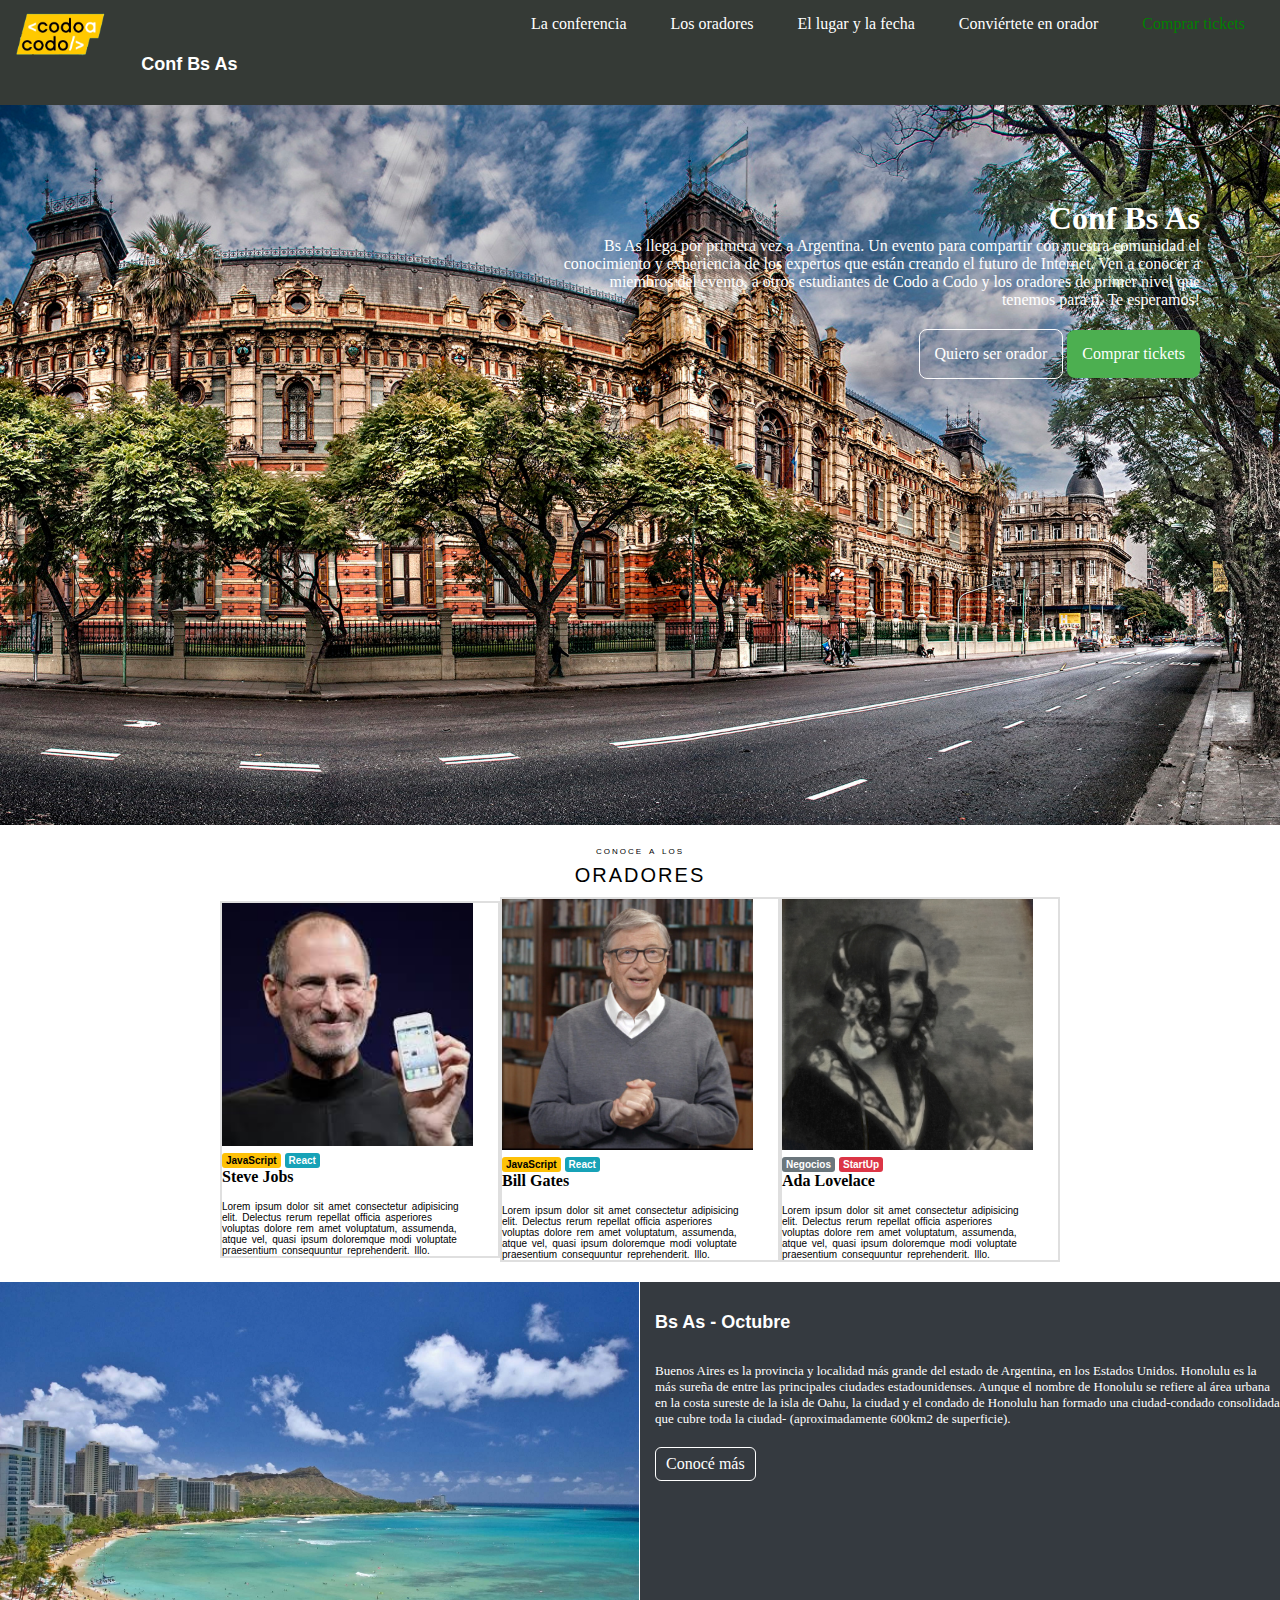
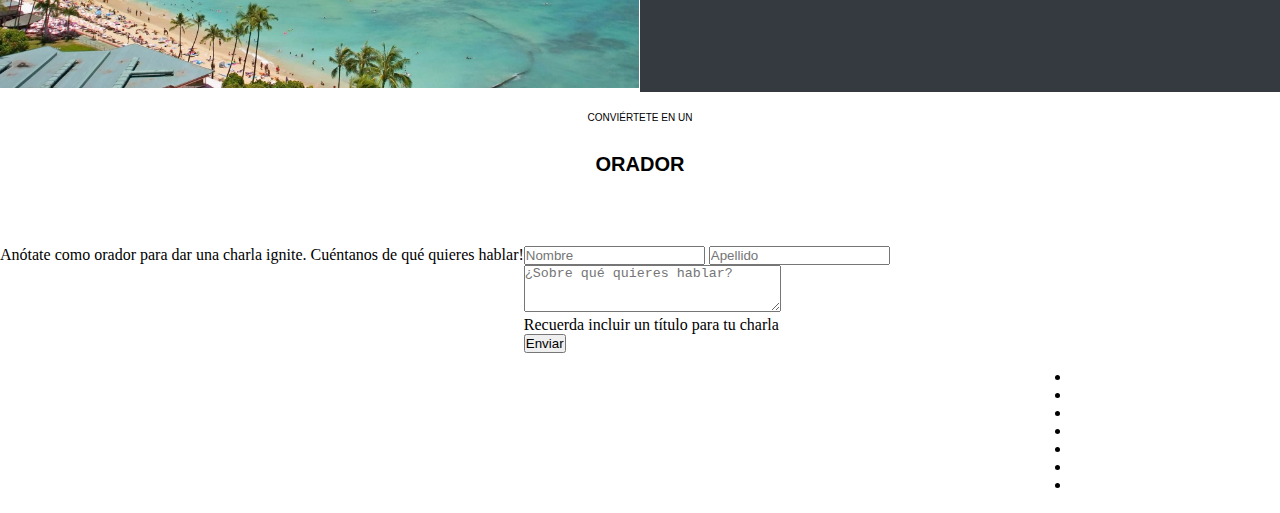
==== index.html @ 564e76cc "mock formulario footer" ====
<!DOCTYPE html>
<html lang="en">
<head>
    <meta charset="UTF-8">
    <meta http-equiv="X-UA-Compatible" content="IE=edge">
    <meta name="viewport" content="width=device-width, initial-scale=1.0">
    <link rel="stylesheet" href="css/style.css">
    <title>Codo a Codo</title>
</head>
<body>
    <header>
        <div class="logo">
            <img class="img-logo" src="assets/images/codoacodo.png" alt="logo">
            <h2>Conf Bs As</h2>
        </div>
        <nav>
            <a href="/conferencia/">La conferencia</a> 
            <a href="/oradores/">Los oradores</a> 
            <a href="/lugarYfecha/">El lugar y la fecha</a> 
            <a href="/orador/">Conviértete en orador</a>
            <a class="comprar-ticket" href="/comprar/">Comprar tickets</a>
        </nav> 
    </header>
    <main>
         <img class="img-main" src="assets/images/hawaii.jpg" alt="main-logo">
         <div class="card-float">
            <h1>Conf Bs As</h1>
            <p>
                Bs As llega por primera vez a Argentina. Un evento para compartir con nuestra comunidad el 
                conocimiento y experiencia de los expertos que están creando el futuro de Internet. Ven a conocer 
                a miembros del evento, a otros estudiantes de Codo a Codo y los oradores de primer nivel que tenemos 
                para ti. Te esperamos!
            </p>
            <div class="container-buttons">
                <a class="button-orador" href="">Quiero ser orador</a>
                <a class="button-compra" href="">Comprar tickets</a>
            </div>
         </div>    
    </main>
    <div class="titulo-cards">
        <p class="titulo-cards-1">CONOCE A LOS</p>
        <p class="titulo-cards-2">ORADORES</p>
    </div>
    <div class="flex-container-card">
        <div class="card">
            <img src="assets/images/steve.jpg" alt="Avatar" style="width:100%">
            <div class="container-card">
                <a class="card-JS" href="JavaScript">JavaScript</a>
                <a class="card-RA" href="React">React</a>
                <h4><b>Steve Jobs</b></h4>
                <p>
                    Lorem ipsum dolor sit amet consectetur adipisicing elit. Delectus rerum repellat 
                    officia asperiores voluptas dolore rem amet voluptatum, assumenda, atque vel, quasi 
                    ipsum doloremque modi voluptate praesentium consequuntur reprehenderit. Illo.
                </p>
            </div>
          </div> 

          <div class="card">
            <img src="assets/images/bill.jpg" alt="Avatar" style="width:100%">
            <div class="container-card">
                <a class="card-JS" href="JavaScript">JavaScript</a>
                <a class="card-RA" href="React">React</a>
                <h4><b>Bill Gates</b></h4>
                <p>
                    Lorem ipsum dolor sit amet consectetur adipisicing elit. Delectus rerum repellat 
                    officia asperiores voluptas dolore rem amet voluptatum, assumenda, atque vel, quasi 
                    ipsum doloremque modi voluptate praesentium consequuntur reprehenderit. Illo.
                </p>
            </div>
          </div> 

          <div class="card">
            <img src="assets/images/ada.jpeg" alt="Avatar" style="width:100%">
            <div class="container-card">
                <a class="card-NG" href="Negocios">Negocios</a>
                <a class="card-SU" href="StartUp">StartUp</a>
                <h4><b>Ada Lovelace</b></h4>
                <p>
                    Lorem ipsum dolor sit amet consectetur adipisicing elit. Delectus rerum repellat 
                    officia asperiores voluptas dolore rem amet voluptatum, assumenda, atque vel, quasi 
                    ipsum doloremque modi voluptate praesentium consequuntur reprehenderit. Illo.
                </p>
                
            </div>
          </div> 
    </div>

    <div class="container">
        <div class="image-hon">
            <img src="assets/images/honolulu.jpg" alt="honolulu">
        </div>
        <div class="text">
            <h2>Bs As - Octubre</h2>
            <p>Buenos Aires es la provincia y localidad más grande del estado de Argentina, en los Estados
                Unidos. Honolulu es la más sureña de entre las principales ciudades estadounidenses. Aunque
                el nombre de Honolulu se refiere al área urbana en la costa sureste de la isla de Oahu, la
                ciudad y el condado de Honolulu han formado una ciudad-condado consolidada que cubre toda la ciudad-
                (aproximadamente 600km2 de superficie).
            </p>
            <div class="container-conoceMas"><a class="button-conoceMas" href="">Conocé más</a></div>
        </div>
    </div>

    <div class="titulo-orador">
        <h4 class="titulo-orador-1">CONVIÉRTETE EN UN</h4>
        <h2 class="titulo-orador-2">ORADOR</h2>
    </div>

    <div class="orador container">
        <p class="contacto-mensaje1">Anótate como orador para dar una charla ignite. Cuéntanos de qué quieres hablar!
        </p>
        <div class="row m-0 p-0">
            <form class="p-0">

                <input type="text" class="contacto-nombre" placeholder="Nombre">
                <input type="text" class="contacto-apellido" placeholder="Apellido"><br>
                <textarea name="" id="" class="contacto-texto" cols="30" rows="3" placeholder="¿Sobre qué quieres hablar?"></textarea>
                <p class="contacto-mensaje2">Recuerda incluir un título para tu charla</p>
                <input type="submit" class="contacto-boton" value="Enviar">
            </form>
        </div>
    </div>

    <div class="footer">
        <nav>
            <ul>
                <li><a class="item1" href="#">Preguntas frecuentes</a></li>
                <li><a href="#">Contáctanos</a></li>
                <li><a href="#">Prensa</a></li>
                <li><a href="#">Conferecias</a></li>
                <li><a class="item1" href="#">Términos y condiciones</a></li>
                <li><a href="#">Privacidad</a></li>
                <li><a href="#">Estudiantes</a></li>
            </ul>
        </nav>
    </div>
</body>
</html>
---- css/style.css ----
*{
    margin: 0;
    padding: 0;
    box-sizing: border-box;
}

header{
    background: rgb(53,58,54);
    width: 100%;
}

.img-logo{
    height: 70px;
    text-align: center;
}

.comprar-ticket{
    color: green;
}

h2{
    display: inline-block;
    font-size: 18px;
    font-family: Arial, Helvetica, sans-serif;
    margin: 15px 0;
    padding: 15px;
}

.logo{
    display: inline-block;
    color: white;
}

nav{
    float: right;
    padding: 15px;
}

a{
    color: white;
    text-decoration: none;
    padding: 20px;
}

.img-main{
    width: 100%;
    overflow: hidden;
    position: relative;
}

.card-float{
    position: absolute;
    right: 80px;
    top: 200px;
    width: 50%;
    color: white;
    font-weight: 300;
    text-align: right;
}
.container-buttons {
    padding: 20px 0;
  }


.button-compra {
    background-color: #4CAF50;
    border: none;
    color: white;
    padding: 15px 15px;
    text-align: center;
    text-decoration: none;
    display: inline-block;
    font-size: 16px;
    border-radius: 8px;
}

.button-orador {
    border: 1px solid;
    color: white;
    padding: 15px 15px;
    text-align: center;
    text-decoration: none;
    display: inline-block;
    font-size: 16px;
    border-radius: 8px;
}

.flex-container-card {
    display: flex;
    align-items: center;
    justify-content: center;
  }

.titulo-cards {
    text-align: center;
    font-family: Arial, Helvetica, sans-serif;
    letter-spacing: 2px;
    word-spacing: 2px;
    padding: 10px;
    color: #000000;
    text-transform: uppercase;
}

.titulo-cards-1{
    font-size: 8px;
    font-weight: 400;
    padding: 8px;
}

.titulo-cards-2{
    font-size: 20px;
    font-weight: 500;
}

.card {
    width: 280px;
    padding-right: 25px;
    border: 2px solid , rgb(223,223,223);
  }

.card h4 {
    padding-bottom: 15px;
}

.card p {
    font-family: Arial, Helvetica, sans-serif;
    font-size: 10px;
    word-spacing: 2px;
    color: hsl(0, 0%, 0%);
}

.card-JS{
    font-family: Arial, Helvetica, sans-serif;
    background-color: rgb(254, 193, 7);
    border: none;
    color: black;
    padding: 2px 4px;
    text-align: center;
    text-decoration: none;
    display: inline-block;
    font-size: 10px;
    border-radius: 3px;
    font-weight: 700;
}

.card-RA{
    font-family: Arial, Helvetica, sans-serif;
    background-color: rgb(23, 162, 183);
    border: none;
    color: white;
    padding: 2px 4px;
    text-align: center;
    text-decoration: none;
    display: inline-block;
    font-size: 10px;
    border-radius: 3px;
    font-weight: 700;
}

.card-NG{
    font-family: Arial, Helvetica, sans-serif;
    background-color: rgb(107, 118, 124);
    border: none;
    color: white;
    padding: 2px 4px;
    text-align: center;
    text-decoration: none;
    display: inline-block;
    font-size: 10px;
    border-radius: 3px;
    font-weight: 700;
}

.card-SU{
    font-family: Arial, Helvetica, sans-serif;
    background-color: rgb(220, 53, 70);
    border: none;
    color: white;
    padding: 2px 4px;
    text-align: center;
    text-decoration: none;
    display: inline-block;
    font-size: 10px;
    border-radius: 3px;
    font-weight: 700;
}

.container {
    display: flex;
    flex-direction: row;
    align-items: stretch;
    height: auto;
    padding-top: 20px;
  }
  
  .image-hon {
    flex: 0 0 50%;
  }
  
  .image-hon img {
    width: 100%;
    height: auto;
    padding-right: 1px;
  }
  
  .text {
    flex: 1;
    background-color: rgb(53,58,64);
    color: white;
    height: auto;
  }

  .text p {
    padding-left: 15px;
    font-size: 13px;
    font-weight: 100;
  }

  .container-conoceMas {
    padding: 20px 15px;
  }

  .button-conoceMas {
    border: 1px solid;
    color: white;
    text-align: center;
    text-decoration: none;
    display: inline-block;
    font-size: 16px;
    border-radius: 6px;
    padding: 7px 10px;
}

.titulo-orador {
    text-align: center;
    font-family: Arial, Helvetica, sans-serif;
    padding: 20px;
    color: #000000;
    text-transform: uppercase;
}

.titulo-orador-1{
    font-size: 10px;
    font-weight: 400;
}

.titulo-orador-2{
    font-size: 20px;
    font-weight: 700;
}
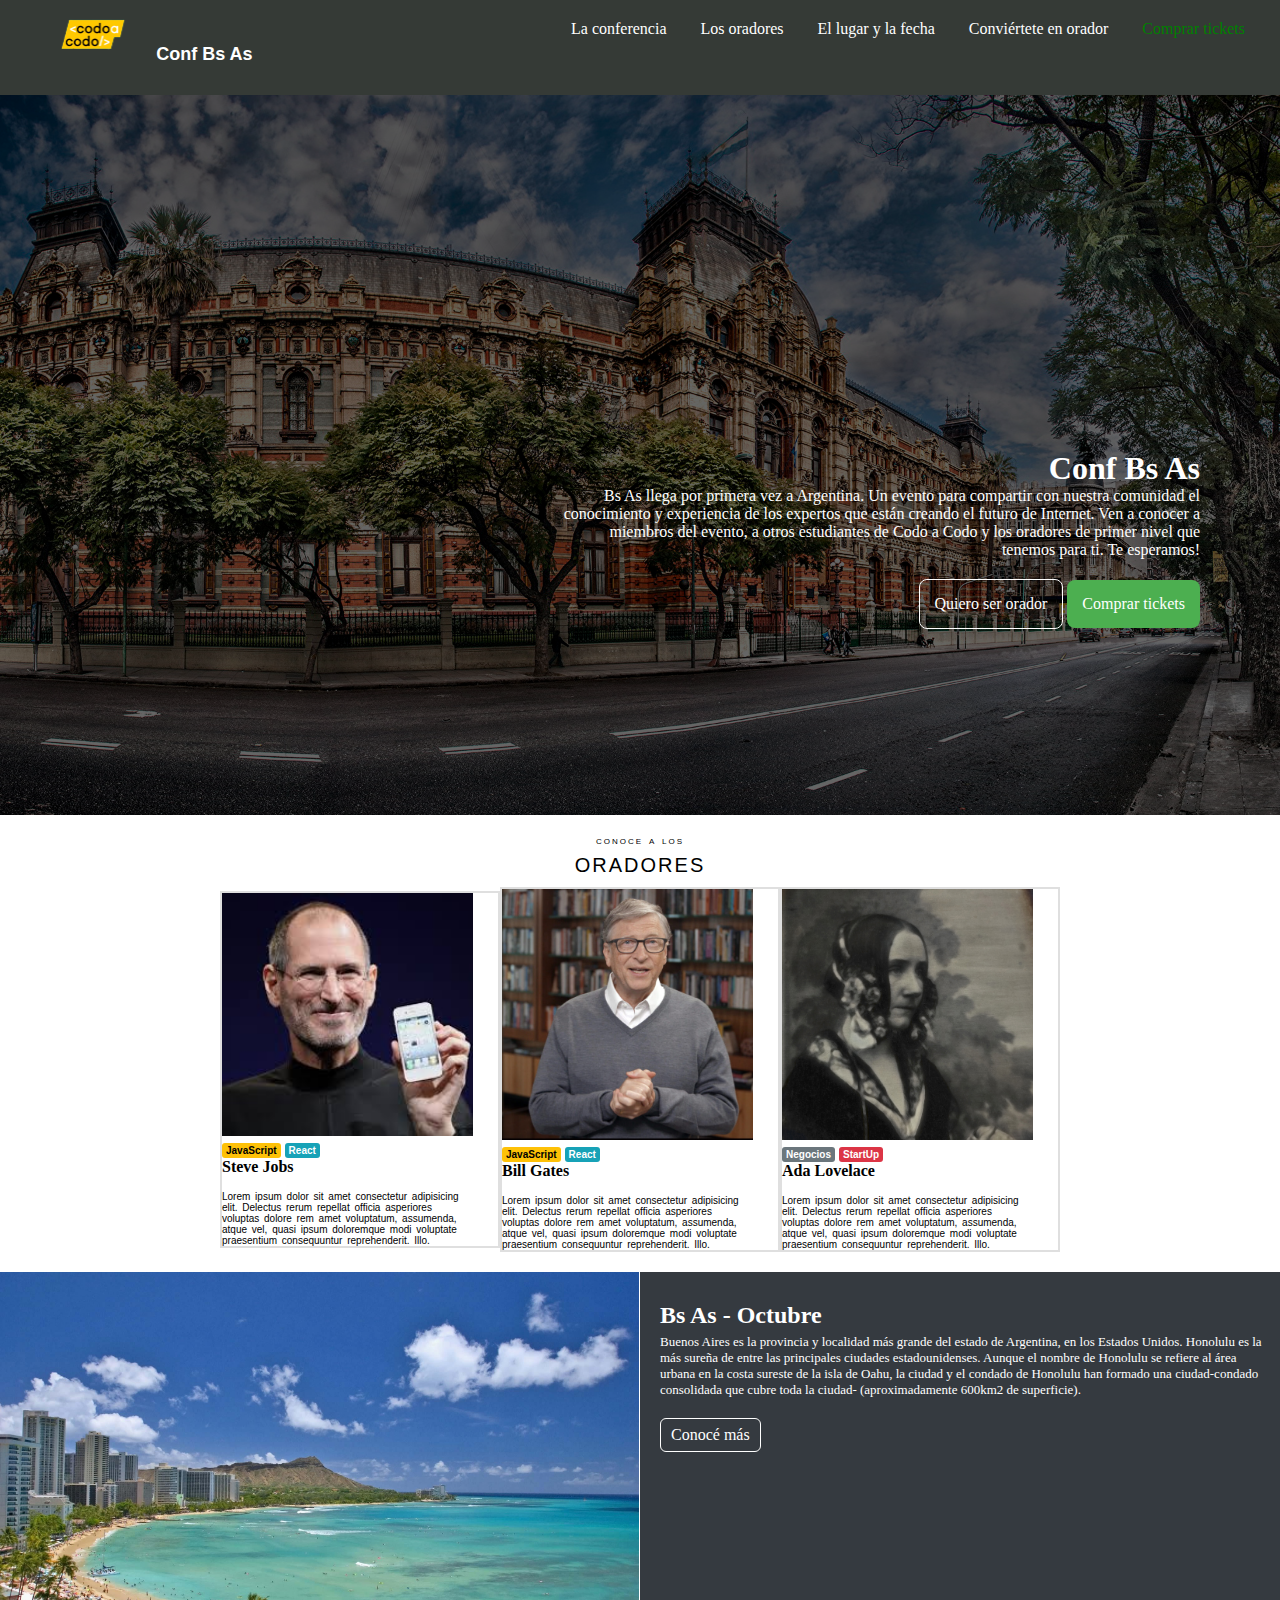
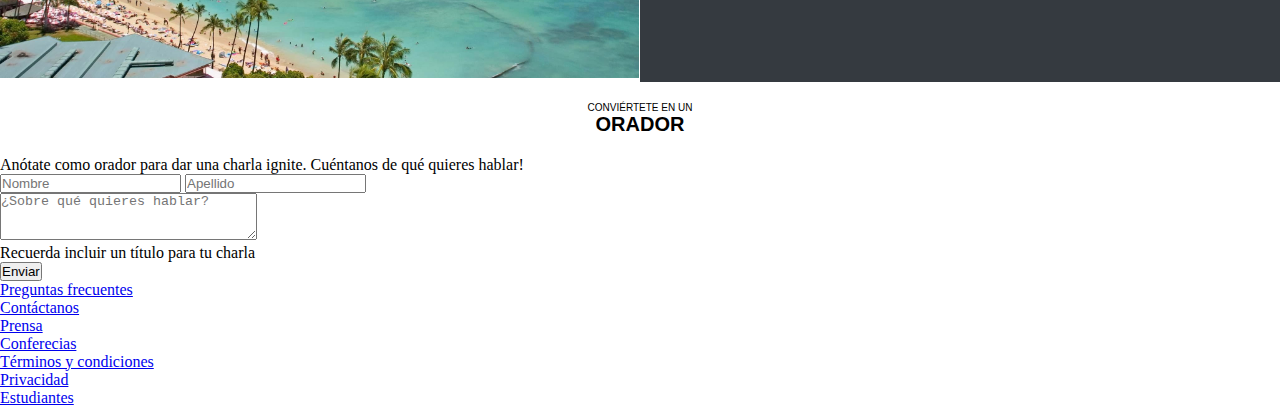
==== commit 051c2820: "minor fixes" ====
--- a/index.html
+++ b/index.html
@@ -107,22 +107,19 @@
         <h2 class="titulo-orador-2">ORADOR</h2>
     </div>
 
-    <div class="orador container">
+    <section class="formulario">
         <p class="contacto-mensaje1">Anótate como orador para dar una charla ignite. Cuéntanos de qué quieres hablar!
         </p>
-        <div class="row m-0 p-0">
-            <form class="p-0">
+        <form class="">
+            <input type="text" class="contacto-nombre" placeholder="Nombre">
+            <input type="text" class="contacto-apellido" placeholder="Apellido"><br>
+            <textarea name="" id="" class="contacto-texto" cols="30" rows="3" placeholder="¿Sobre qué quieres hablar?"></textarea>
+            <p class="contacto-mensaje2">Recuerda incluir un título para tu charla</p>
+            <input type="submit" class="contacto-boton" value="Enviar">
+            </form>
+    </section>
 
-                <input type="text" class="contacto-nombre" placeholder="Nombre">
-                <input type="text" class="contacto-apellido" placeholder="Apellido"><br>
-                <textarea name="" id="" class="contacto-texto" cols="30" rows="3" placeholder="¿Sobre qué quieres hablar?"></textarea>
-                <p class="contacto-mensaje2">Recuerda incluir un título para tu charla</p>
-                <input type="submit" class="contacto-boton" value="Enviar">
-            </form>
-        </div>
-    </div>
-
-    <div class="footer">
+    <footer>
         <nav>
             <ul>
                 <li><a class="item1" href="#">Preguntas frecuentes</a></li>
@@ -134,6 +131,6 @@
                 <li><a href="#">Estudiantes</a></li>
             </ul>
         </nav>
-    </div>
+    </footer>
 </body>
 </html>
--- a/css/style.css
+++ b/css/style.css
@@ -9,49 +9,52 @@
     width: 100%;
 }
 
-.img-logo{
-    height: 70px;
-    text-align: center;
-}
+.img-logo {
+    height: 50px;
+    text-align: center;
+ }
+ 
+.logo h2 {
+    display: inline-block;
+    font-size: 18px;
+    font-family: Arial, Helvetica, sans-serif;
+    margin: 15px 0;
+    padding: 15px;
+ }
 
 .comprar-ticket{
     color: green;
 }
 
-h2{
-    display: inline-block;
-    font-size: 18px;
-    font-family: Arial, Helvetica, sans-serif;
-    margin: 15px 0;
+.logo{
+    display: inline-block;
+    color: white;
+    padding-left: 50px;
+    padding-top: 10px;
+}
+
+header nav{
+    float: right;
+    padding: 20px;
+}
+
+header a{
+    color: white;
+    text-decoration: none;
     padding: 15px;
-}
-
-.logo{
-    display: inline-block;
-    color: white;
-}
-
-nav{
-    float: right;
-    padding: 15px;
-}
-
-a{
-    color: white;
-    text-decoration: none;
-    padding: 20px;
 }
 
 .img-main{
     width: 100%;
     overflow: hidden;
     position: relative;
+    filter: brightness(40%);
 }
 
 .card-float{
     position: absolute;
     right: 80px;
-    top: 200px;
+    top: 450px;
     width: 50%;
     color: white;
     font-weight: 300;
@@ -208,16 +211,19 @@
     background-color: rgb(53,58,64);
     color: white;
     height: auto;
+    padding-top: 30px;
+    padding-left: 20px;
+    padding-right: 5px;
   }
 
   .text p {
-    padding-left: 15px;
     font-size: 13px;
     font-weight: 100;
+    padding-top: 5px;
   }
 
   .container-conoceMas {
-    padding: 20px 15px;
+    padding-top: 20px;
   }
 
   .button-conoceMas {
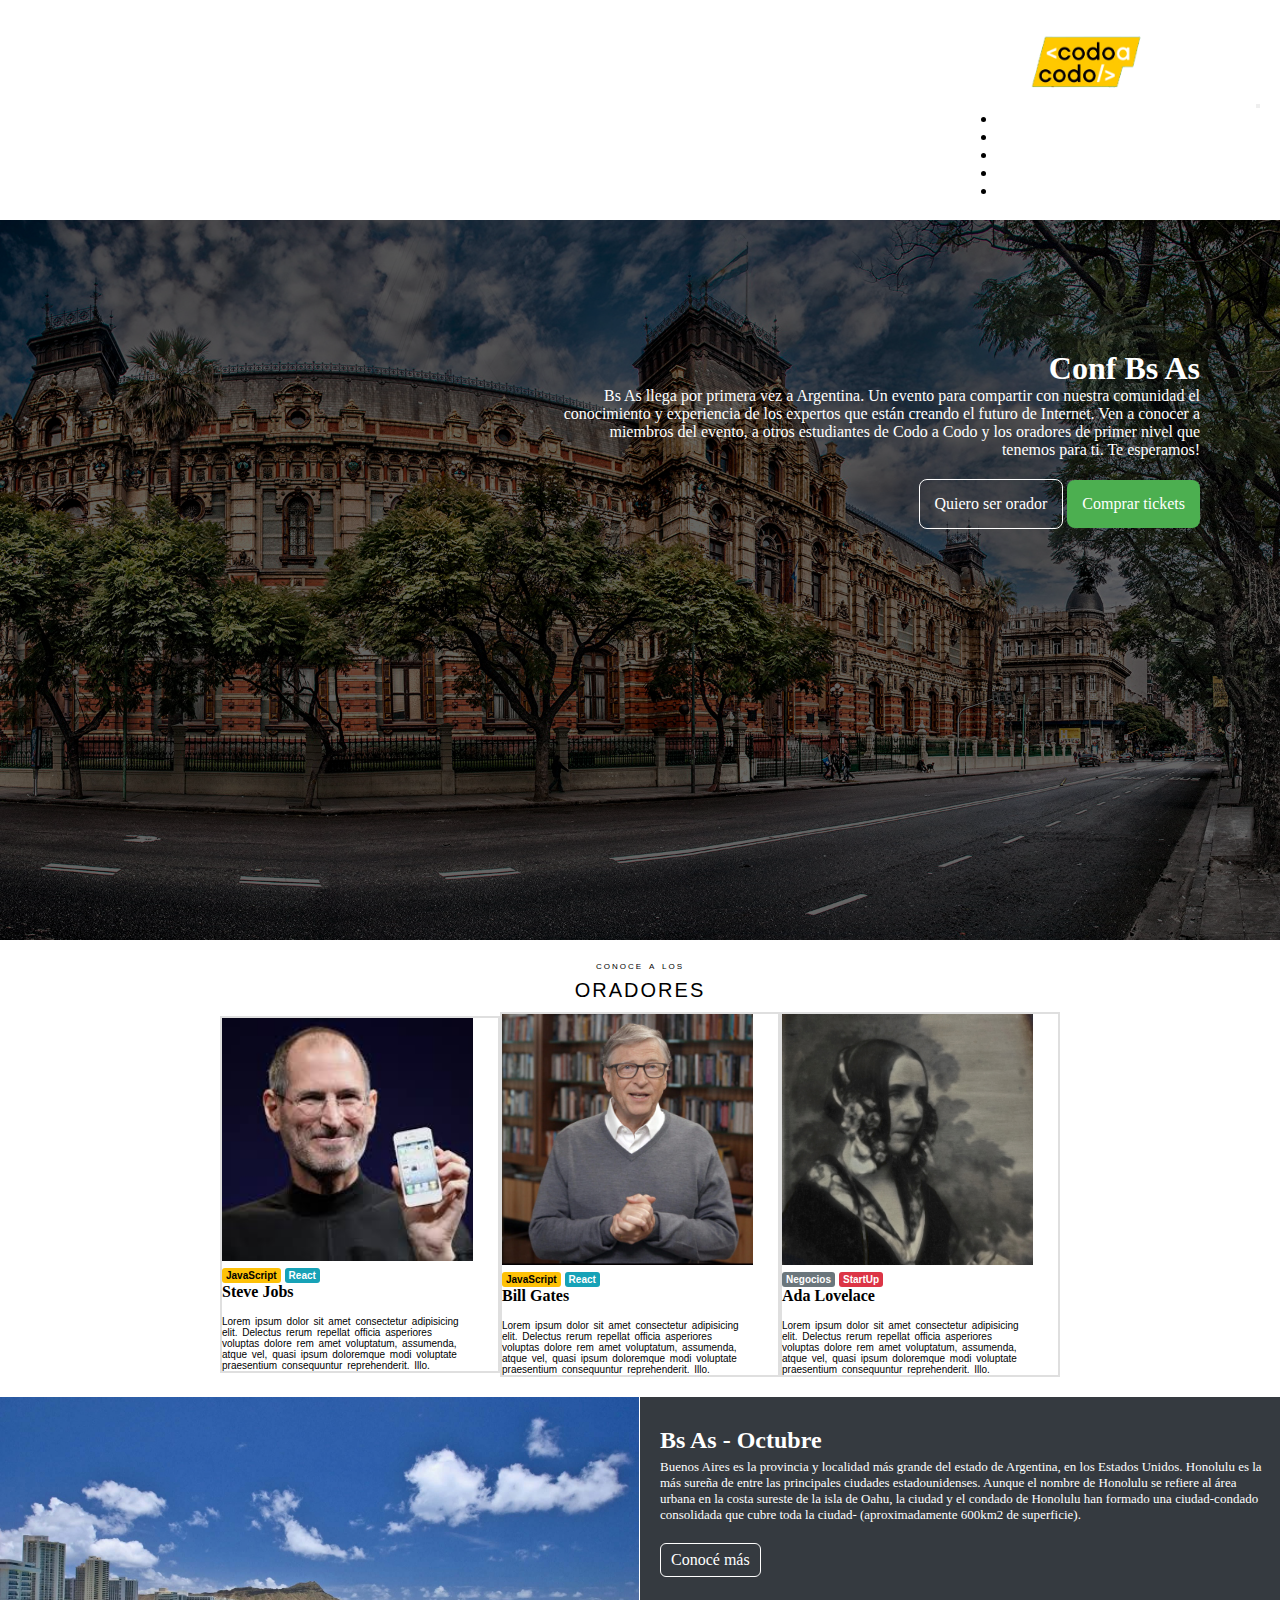
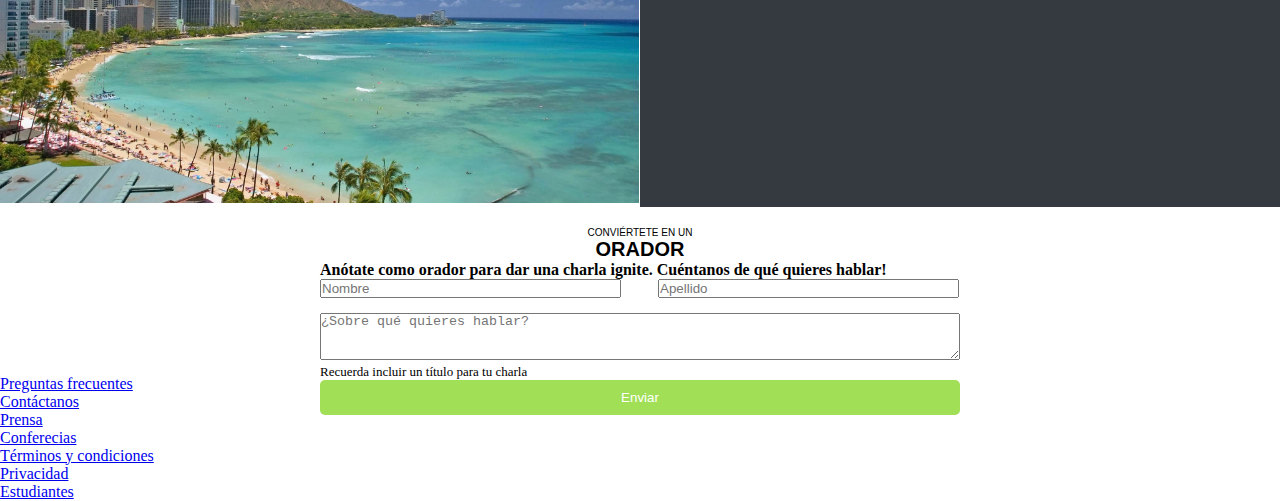
==== commit 6308c308: "terminando formulario, unido css con boot" ====
--- a/index.html
+++ b/index.html
@@ -3,23 +3,44 @@
 <head>
     <meta charset="UTF-8">
     <meta http-equiv="X-UA-Compatible" content="IE=edge">
-    <meta name="viewport" content="width=device-width, initial-scale=1.0">
+    <meta name="viewport" content="width=device-width, initial-scale=1, shrink-to-fit=no">
+    <link rel="stylesheet" href="css/style2.css">
+    <link href="https://cdn.jsdelivr.net/npm/bootstrap@5.0.1/dist/css/bootstrap.min.css" rel="stylesheet" integrity="sha384-+0n0xVW2eSR5OomGNYDnhzAbDsOXxcvSN1TPprVMTNDbiYZCxYbOOl7+AMvyTG2x" crossorigin="anonymous">
     <link rel="stylesheet" href="css/style.css">
     <title>Codo a Codo</title>
 </head>
 <body>
     <header>
-        <div class="logo">
-            <img class="img-logo" src="assets/images/codoacodo.png" alt="logo">
-            <h2>Conf Bs As</h2>
-        </div>
-        <nav>
-            <a href="/conferencia/">La conferencia</a> 
-            <a href="/oradores/">Los oradores</a> 
-            <a href="/lugarYfecha/">El lugar y la fecha</a> 
-            <a href="/orador/">Conviértete en orador</a>
-            <a class="comprar-ticket" href="/comprar/">Comprar tickets</a>
-        </nav> 
+        <nav class="navbar navbar-expand-lg bg-dark navbar-dark fixed-top">
+            <div class="container-fluid">
+                <a class="navbar-brand" href="#">
+                    <img src="assets/images/codoacodo.png" alt="Logo" width="150"  class="d-inline-block align-text-center">
+                    Conf BsAs
+                </a>              
+                <button class="navbar-toggler" type="button" data-bs-toggle="collapse" data-bs-target="#navbarNav" aria-controls="navbarNav" aria-expanded="false" aria-label="Toggle navigation">
+                <span class="navbar-toggler-icon"></span>
+                </button>
+                <div class="collapse navbar-collapse justify-content-end" id="navbarNav" >
+                <ul class="navbar-nav">
+                    <li class="nav-item">
+                    <a class="nav-link active" aria-current="page" href="#">La conferencia</a>
+                    </li>
+                    <li class="nav-item">
+                    <a class="nav-link" href="#">Los oradores</a>
+                    </li>
+                    <li class="nav-item">
+                    <a class="nav-link" href="#">El lugar y la fecha</a>
+                    </li>
+                    <li class="nav-item">
+                    <a class="nav-link">Conviértete en orador</a>
+                    </li>
+                    <li class="nav-item">
+                    <a class="nav-link text-success">Comprar tickets</a>
+                    </li>
+                </ul>
+                </div>
+            </div>
+        </nav>
     </header>
     <main>
          <img class="img-main" src="assets/images/hawaii.jpg" alt="main-logo">
@@ -107,17 +128,23 @@
         <h2 class="titulo-orador-2">ORADOR</h2>
     </div>
 
-    <section class="formulario">
-        <p class="contacto-mensaje1">Anótate como orador para dar una charla ignite. Cuéntanos de qué quieres hablar!
+    <div class="anotar container">
+        <p class="anotar-subtitulo">
+            Anótate como orador para dar una charla ignite. Cuéntanos de qué quieres hablar!
         </p>
-        <form class="">
-            <input type="text" class="contacto-nombre" placeholder="Nombre">
-            <input type="text" class="contacto-apellido" placeholder="Apellido"><br>
-            <textarea name="" id="" class="contacto-texto" cols="30" rows="3" placeholder="¿Sobre qué quieres hablar?"></textarea>
-            <p class="contacto-mensaje2">Recuerda incluir un título para tu charla</p>
-            <input type="submit" class="contacto-boton" value="Enviar">
+        <div class="row m-0 p-0">
+            <form class="p-0">
+
+                <input type="text" class="anotar-nombre" placeholder="Nombre">
+                <input type="text" class="anotar-apellido" placeholder="Apellido"><br>
+                <textarea name="" id="" class="anotar-texto" cols="30" rows="3" placeholder="¿Sobre qué quieres hablar?"></textarea>
+                <p class="anotar-recordatorio">
+                    Recuerda incluir un título para tu charla
+                </p>
+                <input type="submit" class="anotar-boton" value="Enviar">
             </form>
-    </section>
+        </div>
+    </div>
 
     <footer>
         <nav>
--- a/css/style.css
+++ b/css/style.css
@@ -54,7 +54,7 @@
 .card-float{
     position: absolute;
     right: 80px;
-    top: 450px;
+    top: 350px;
     width: 50%;
     color: white;
     font-weight: 300;
@@ -253,4 +253,57 @@
 .titulo-orador-2{
     font-size: 20px;
     font-weight: 700;
-}+}
+
+.anotar {
+    width: 50%;
+    margin: -40px auto;
+    display: flex;
+    flex-direction: column;
+}
+.anotar .anotar-subtitulo{
+    font-weight: 600;
+}
+.anotar .anotar-recordatorio{
+    font-weight: 400;
+    font-size: 13px;
+}
+
+.anotar-nombre {
+    width: 47%;
+    margin-bottom: 15px;
+}
+
+.anotar-apellido {
+    width: 47%;
+    margin-left: 5.2%;
+}
+
+.anotar-texto {
+    flex-direction: row;
+    width: 100%;
+}
+
+.anotar-boton {
+    width: 100%;
+    padding: 10px 0;
+    background-color: #89d82ece;
+    border: none;
+    border-radius: 5px;
+    color: #ffffff;
+    font-weight: 500;
+}
+
+@media 
+(max-width: 992px) {
+    .anotar-nombre {
+        width: 100%;
+        margin-bottom: 15px;
+    }
+    
+    .anotar-apellido {
+        width: 100%;
+        margin-bottom: 15px;
+        margin-left: 0;
+    }
+}
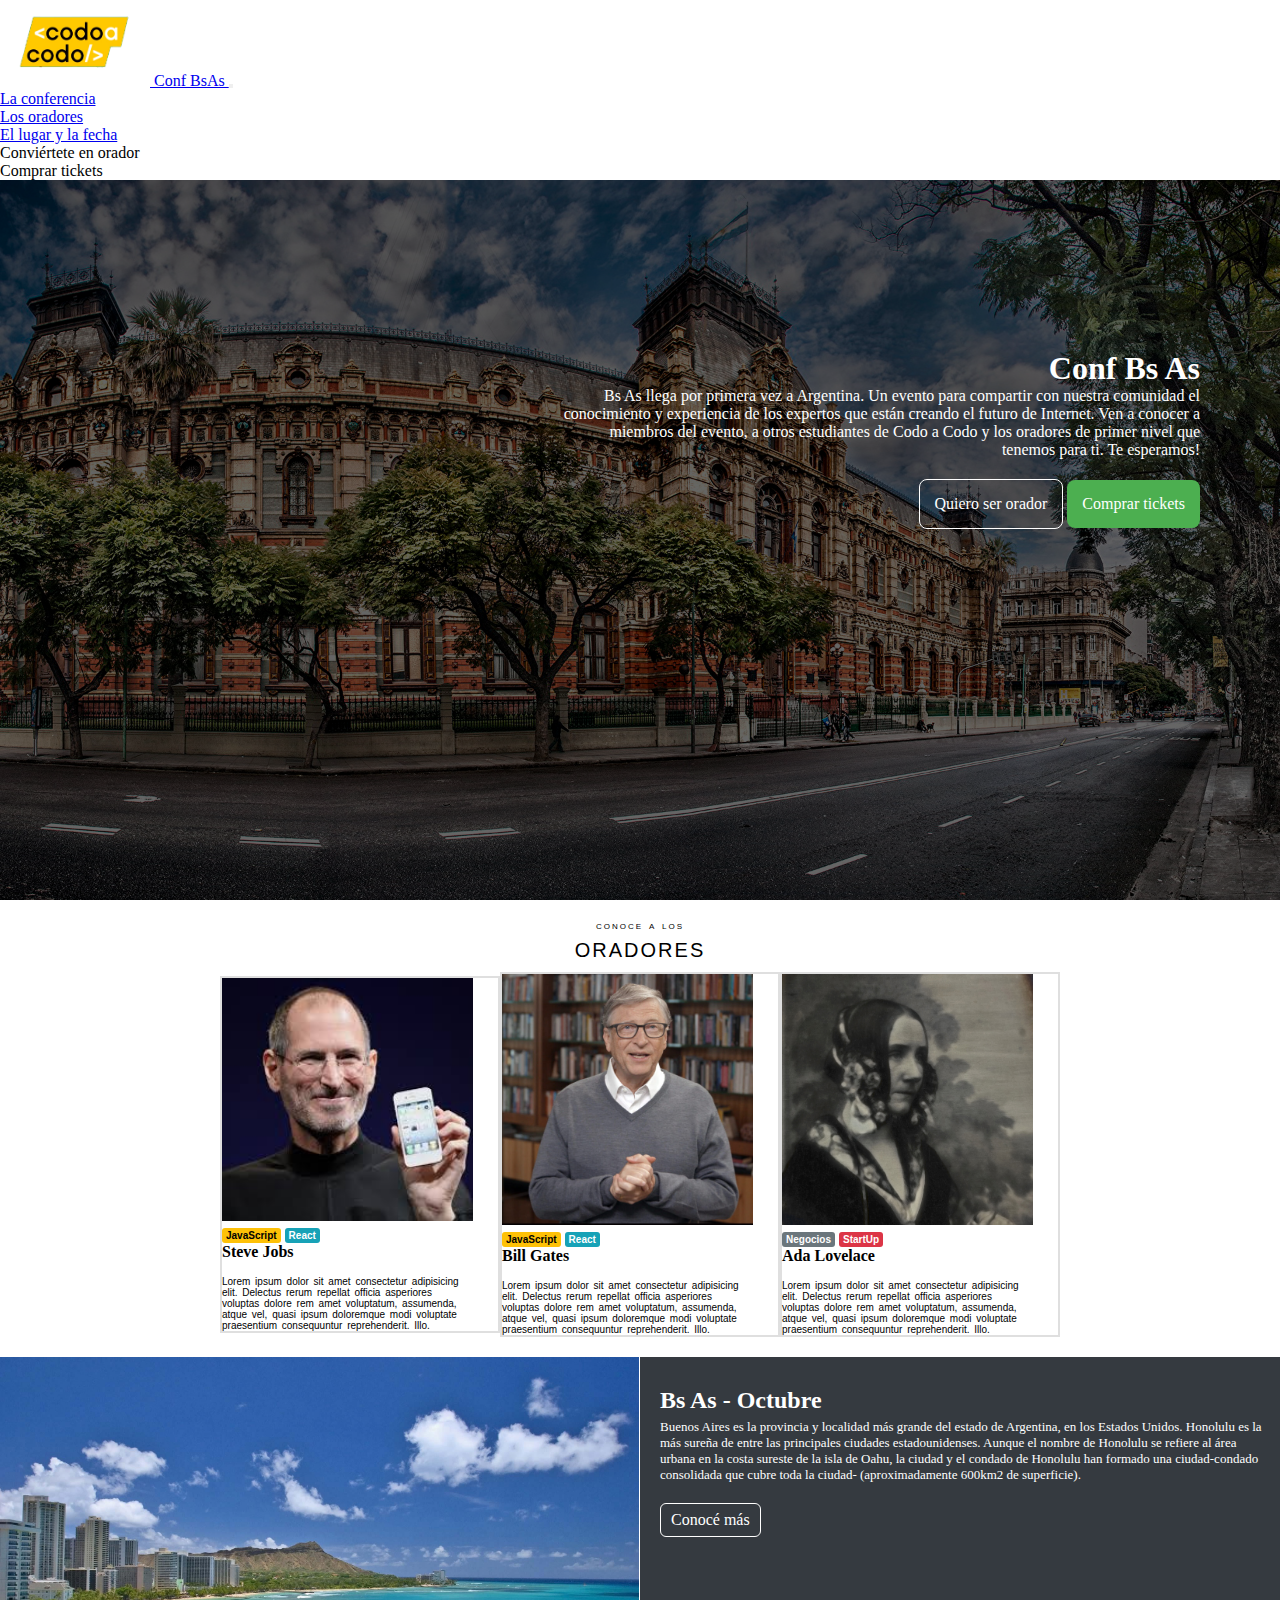
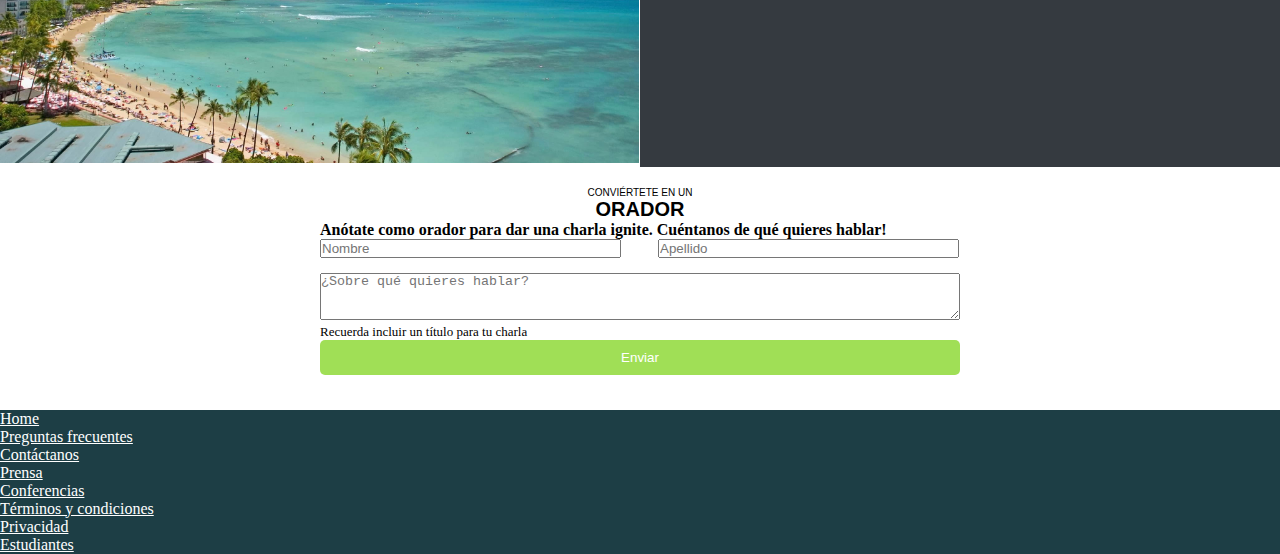
==== commit df71da6a: "terminado" ====
--- a/index.html
+++ b/index.html
@@ -4,7 +4,6 @@
     <meta charset="UTF-8">
     <meta http-equiv="X-UA-Compatible" content="IE=edge">
     <meta name="viewport" content="width=device-width, initial-scale=1, shrink-to-fit=no">
-    <link rel="stylesheet" href="css/style2.css">
     <link href="https://cdn.jsdelivr.net/npm/bootstrap@5.0.1/dist/css/bootstrap.min.css" rel="stylesheet" integrity="sha384-+0n0xVW2eSR5OomGNYDnhzAbDsOXxcvSN1TPprVMTNDbiYZCxYbOOl7+AMvyTG2x" crossorigin="anonymous">
     <link rel="stylesheet" href="css/style.css">
     <title>Codo a Codo</title>
@@ -146,18 +145,39 @@
         </div>
     </div>
 
-    <footer>
-        <nav>
-            <ul>
-                <li><a class="item1" href="#">Preguntas frecuentes</a></li>
-                <li><a href="#">Contáctanos</a></li>
-                <li><a href="#">Prensa</a></li>
-                <li><a href="#">Conferecias</a></li>
-                <li><a class="item1" href="#">Términos y condiciones</a></li>
-                <li><a href="#">Privacidad</a></li>
-                <li><a href="#">Estudiantes</a></li>
-            </ul>
-        </nav>
-    </footer>
+    <div class="footer">
+        <nav class="navbar navbar-expand-lg">
+            <div class="container-fluid">
+              <div class="collapse navbar-collapse justify-content-center" id="navbarNav2">
+                <ul class="navbar-nav">
+                  <li class="nav-item">
+                    <a class="nav-link active" aria-current="page" href="#">Home</a>
+                  </li>
+                  <li class="nav-item">
+                    <a class="nav-link" href="#">Preguntas frecuentes</a>
+                  </li>
+                  <li class="nav-item">
+                    <a class="nav-link" href="#">Contáctanos</a>
+                  </li>
+                  <li class="nav-item">
+                    <a class="nav-link" href="#">Prensa</a>
+                  </li>
+                  <li class="nav-item">
+                    <a class="nav-link" href="#">Conferencias</a>
+                  </li>
+                  <li class="nav-item">
+                    <a class="nav-link" href="#">Términos y condiciones</a>
+                  </li>
+                  <li class="nav-item">
+                    <a class="nav-link" href="#">Privacidad</a>
+                  </li>
+                  <li class="nav-item">
+                    <a class="nav-link" href="#">Estudiantes</a>
+                  </li>
+                </ul>
+              </div>
+            </div>
+          </nav>
+    </div>
 </body>
 </html>
--- a/css/style.css
+++ b/css/style.css
@@ -2,46 +2,6 @@
     margin: 0;
     padding: 0;
     box-sizing: border-box;
-}
-
-header{
-    background: rgb(53,58,54);
-    width: 100%;
-}
-
-.img-logo {
-    height: 50px;
-    text-align: center;
- }
- 
-.logo h2 {
-    display: inline-block;
-    font-size: 18px;
-    font-family: Arial, Helvetica, sans-serif;
-    margin: 15px 0;
-    padding: 15px;
- }
-
-.comprar-ticket{
-    color: green;
-}
-
-.logo{
-    display: inline-block;
-    color: white;
-    padding-left: 50px;
-    padding-top: 10px;
-}
-
-header nav{
-    float: right;
-    padding: 20px;
-}
-
-header a{
-    color: white;
-    text-decoration: none;
-    padding: 15px;
 }
 
 .img-main{
@@ -63,7 +23,6 @@
 .container-buttons {
     padding: 20px 0;
   }
-
 
 .button-compra {
     background-color: #4CAF50;
@@ -260,6 +219,7 @@
     margin: -40px auto;
     display: flex;
     flex-direction: column;
+    padding-bottom: 75px;
 }
 .anotar .anotar-subtitulo{
     font-weight: 600;
@@ -307,3 +267,9 @@
         margin-left: 0;
     }
 }
+
+.footer{
+    background-color:rgb(29,62,69);
+}
+
+.footer li a{color:white !important;}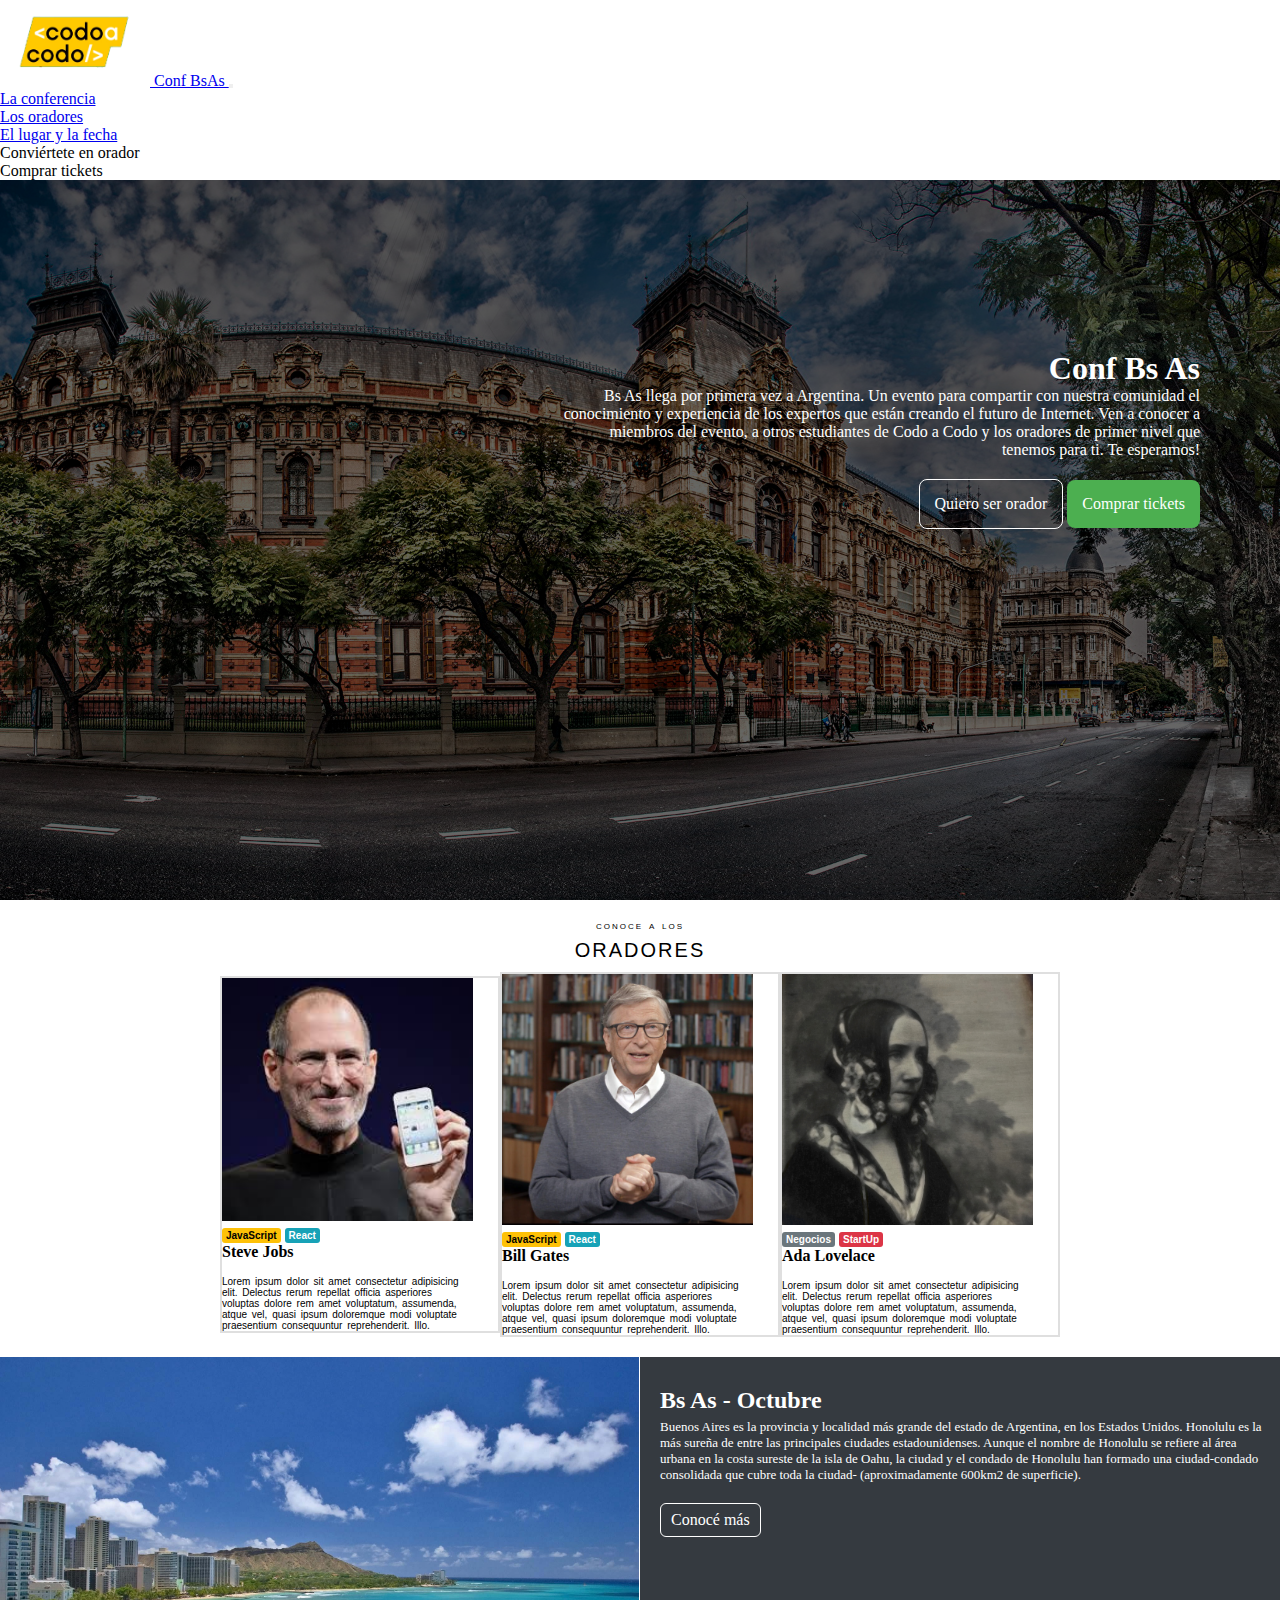
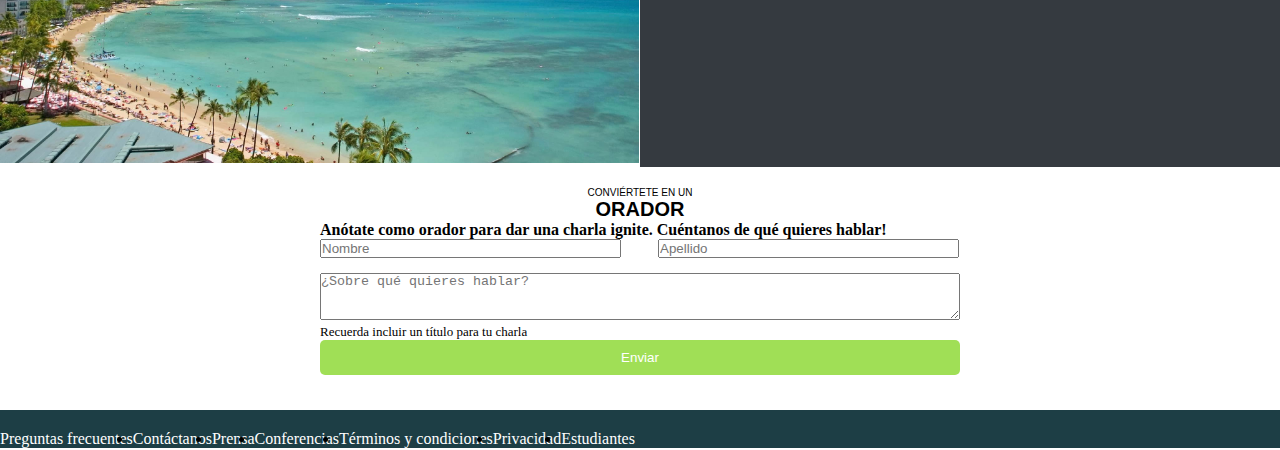
==== commit 4b18fec1: "mejoras, nav y footer a responsive" ====
--- a/index.html
+++ b/index.html
@@ -16,27 +16,27 @@
                     <img src="assets/images/codoacodo.png" alt="Logo" width="150"  class="d-inline-block align-text-center">
                     Conf BsAs
                 </a>              
-                <button class="navbar-toggler" type="button" data-bs-toggle="collapse" data-bs-target="#navbarNav" aria-controls="navbarNav" aria-expanded="false" aria-label="Toggle navigation">
+                <button class="navbar-toggler" type="button" data-bs-toggle="collapse" data-bs-target="#navbar" aria-controls="navbar" aria-expanded="false" aria-label="Toggle navigation">
                 <span class="navbar-toggler-icon"></span>
                 </button>
-                <div class="collapse navbar-collapse justify-content-end" id="navbarNav" >
-                <ul class="navbar-nav">
-                    <li class="nav-item">
-                    <a class="nav-link active" aria-current="page" href="#">La conferencia</a>
-                    </li>
-                    <li class="nav-item">
-                    <a class="nav-link" href="#">Los oradores</a>
-                    </li>
-                    <li class="nav-item">
-                    <a class="nav-link" href="#">El lugar y la fecha</a>
-                    </li>
-                    <li class="nav-item">
-                    <a class="nav-link">Conviértete en orador</a>
-                    </li>
-                    <li class="nav-item">
-                    <a class="nav-link text-success">Comprar tickets</a>
-                    </li>
-                </ul>
+                <div class="collapse navbar-collapse justify-content-end" id="navbar" >
+                  <ul class="navbar-nav ">
+                      <li class="nav-item">
+                        <a class="nav-link active" aria-current="page" href="#">La conferencia</a>
+                      </li>
+                      <li class="nav-item">
+                        <a class="nav-link" href="#">Los oradores</a>
+                      </li>
+                      <li class="nav-item">
+                        <a class="nav-link" href="#">El lugar y la fecha</a>
+                      </li>
+                      <li class="nav-item">
+                        <a class="nav-link">Conviértete en orador</a>
+                      </li>
+                      <li class="nav-item">
+                        <a class="nav-link text-success">Comprar tickets</a>
+                      </li>
+                  </ul>
                 </div>
             </div>
         </nav>
@@ -144,40 +144,25 @@
             </form>
         </div>
     </div>
-
-    <div class="footer">
-        <nav class="navbar navbar-expand-lg">
-            <div class="container-fluid">
-              <div class="collapse navbar-collapse justify-content-center" id="navbarNav2">
-                <ul class="navbar-nav">
-                  <li class="nav-item">
-                    <a class="nav-link active" aria-current="page" href="#">Home</a>
-                  </li>
-                  <li class="nav-item">
-                    <a class="nav-link" href="#">Preguntas frecuentes</a>
-                  </li>
-                  <li class="nav-item">
-                    <a class="nav-link" href="#">Contáctanos</a>
-                  </li>
-                  <li class="nav-item">
-                    <a class="nav-link" href="#">Prensa</a>
-                  </li>
-                  <li class="nav-item">
-                    <a class="nav-link" href="#">Conferencias</a>
-                  </li>
-                  <li class="nav-item">
-                    <a class="nav-link" href="#">Términos y condiciones</a>
-                  </li>
-                  <li class="nav-item">
-                    <a class="nav-link" href="#">Privacidad</a>
-                  </li>
-                  <li class="nav-item">
-                    <a class="nav-link" href="#">Estudiantes</a>
-                  </li>
-                </ul>
-              </div>
-            </div>
-          </nav>
-    </div>
+    
+    <footer class="footer text-light py-3">
+      <div class="container justify-content-center">
+        <div class="row">
+          <div class="col-12">
+            <ul class="list-inline mb-0 d-flex">
+              <li class="list-inline-item"><a href="#">Preguntas frecuentes</a></li>
+              <li class="list-inline-item"><a href="#">Contáctanos</a></li>
+              <li class="list-inline-item"><a href="#">Prensa</a></li>
+              <li class="list-inline-item"><a href="#">Conferencias</a></li>
+              <li class="list-inline-item"><a href="#">Términos y condiciones</a></li>
+              <li class="list-inline-item"><a href="#">Privacidad</a></li>
+              <li class="list-inline-item"><a href="#">Estudiantes</a></li>
+            </ul>
+          </div>
+        </div>
+      </div>
+    </footer>
+    
+    <script src="https://cdn.jsdelivr.net/npm/bootstrap@5.0.1/dist/js/bootstrap.bundle.min.js" integrity="sha384-gtEjrD/SeCtmISkJkNUaaKMoLD0//ElJ19smozuHV6z3Iehds+3Ulb9Bn9Plx0x4" crossorigin="anonymous"></script>
 </body>
 </html>
--- a/css/style.css
+++ b/css/style.css
@@ -270,6 +270,25 @@
 
 .footer{
     background-color:rgb(29,62,69);
-}
-
-.footer li a{color:white !important;}+    
+}
+
+.footer li a{
+    color:white !important;
+    text-decoration: none;
+}
+
+.footer ul.list-inline {
+    display: flex;
+    justify-content: center;
+    }
+
+    @media (max-width: 576px) {
+    .footer ul.list-inline {
+        flex-wrap: wrap;
+    }
+
+    .footer ul.list-inline li {
+        flex: 0 0 50%;
+    }
+}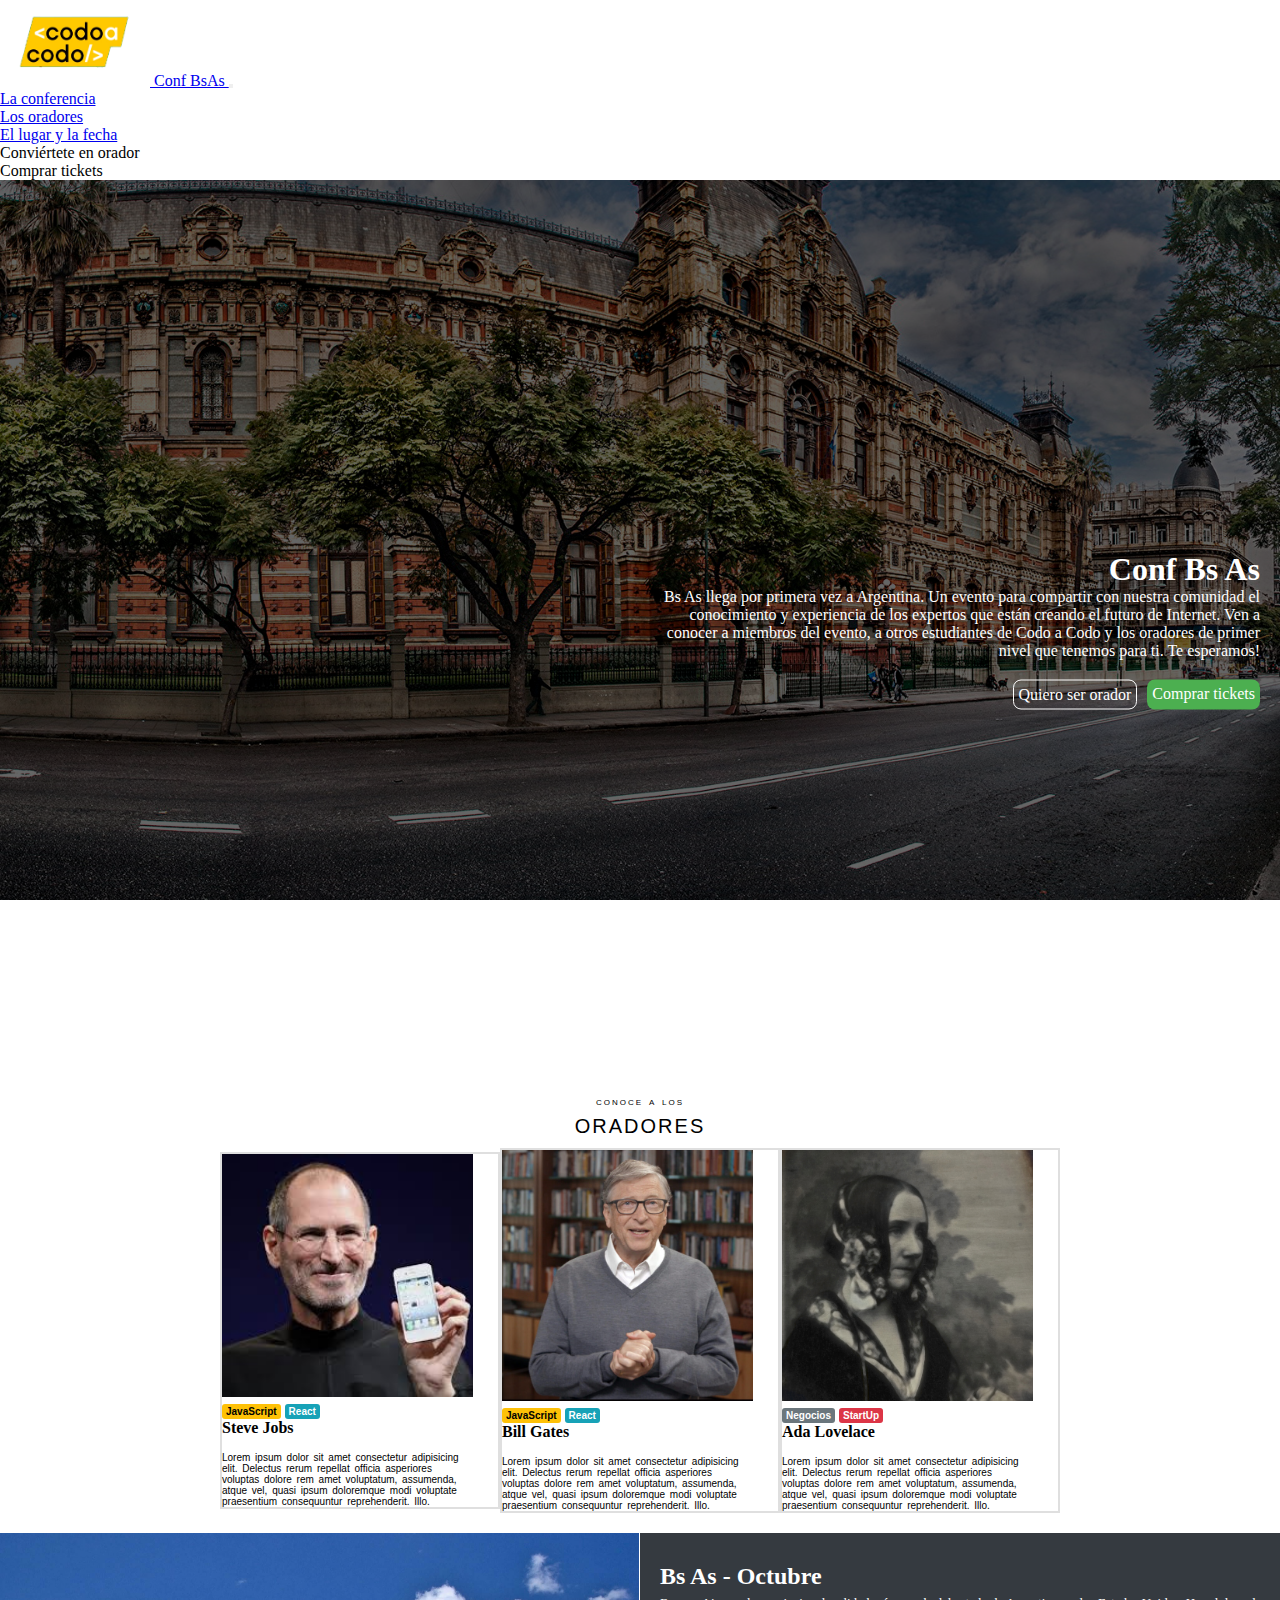
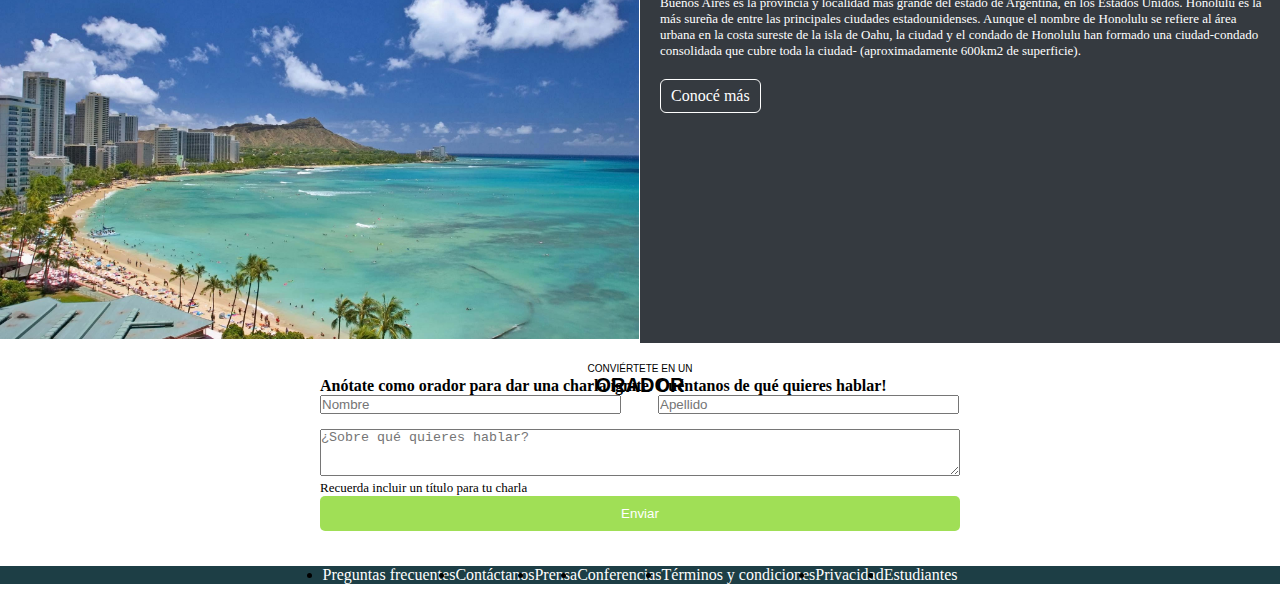
==== commit 7022970e: "termiando main responsive" ====
--- a/index.html
+++ b/index.html
@@ -10,7 +10,7 @@
 </head>
 <body>
     <header>
-        <nav class="navbar navbar-expand-lg bg-dark navbar-dark fixed-top">
+        <nav class="navbar navbar-expand-lg bg-dark navbar-dark">
             <div class="container-fluid">
                 <a class="navbar-brand" href="#">
                     <img src="assets/images/codoacodo.png" alt="Logo" width="150"  class="d-inline-block align-text-center">
@@ -41,22 +41,57 @@
             </div>
         </nav>
     </header>
+
     <main>
-         <img class="img-main" src="assets/images/hawaii.jpg" alt="main-logo">
-         <div class="card-float">
-            <h1>Conf Bs As</h1>
-            <p>
-                Bs As llega por primera vez a Argentina. Un evento para compartir con nuestra comunidad el 
-                conocimiento y experiencia de los expertos que están creando el futuro de Internet. Ven a conocer 
-                a miembros del evento, a otros estudiantes de Codo a Codo y los oradores de primer nivel que tenemos 
-                para ti. Te esperamos!
-            </p>
-            <div class="container-buttons">
-                <a class="button-orador" href="">Quiero ser orador</a>
-                <a class="button-compra" href="">Comprar tickets</a>
-            </div>
-         </div>    
+
+      <div class="container-fluid">
+        <div class="row">
+            <div class="col">
+                <div class="container1">
+                    <div class="background-image"></div>
+                    <div class="text-container">
+                        <h1>Conf Bs As</h1>
+                        <p>
+                          Bs As llega por primera vez a Argentina. Un evento para compartir con nuestra comunidad el 
+                          conocimiento y experiencia de los expertos que están creando el futuro de Internet. Ven a conocer 
+                          a miembros del evento, a otros estudiantes de Codo a Codo y los oradores de primer nivel que tenemos 
+                          para ti. Te esperamos!
+                        </p>
+                        <div class="btn-container">
+                          <a class="button-orador" href="">Quiero ser orador</a>
+                          <a class="button-compra" href="">Comprar tickets</a>
+                        </div>
+                    </div>
+                </div>
+            </div>
+        </div>
+      </div>
     </main>
+  
+    <!--
+    <div class="container-fluid">
+      <div class="row">
+          <div class="col">
+              <div class="image-container">
+                  <img src="assets/images/ba1.jpg" alt="Background Image">
+                  <div class="text-container">
+                      <h1>Conf Bs As</h1>
+                      <p>
+                        Bs As llega por primera vez a Argentina. Un evento para compartir con nuestra comunidad el 
+                        conocimiento y experiencia de los expertos que están creando el futuro de Internet. Ven a conocer 
+                        a miembros del evento, a otros estudiantes de Codo a Codo y los oradores de primer nivel que tenemos 
+                        para ti. Te esperamos!
+                      </p>
+                      <div class="btn-container">
+                        <a class="button-orador" href="">Quiero ser orador</a>
+                        <a class="button-compra" href="">Comprar tickets</a>
+                    </div>
+                  </div>
+              </div>
+          </div>
+      </div>
+  </div>-->
+   
     <div class="titulo-cards">
         <p class="titulo-cards-1">CONOCE A LOS</p>
         <p class="titulo-cards-2">ORADORES</p>
@@ -105,8 +140,8 @@
             </div>
           </div> 
     </div>
-
-    <div class="container">
+  
+    <div class="container-hon">
         <div class="image-hon">
             <img src="assets/images/honolulu.jpg" alt="honolulu">
         </div>
@@ -144,7 +179,7 @@
             </form>
         </div>
     </div>
-    
+
     <footer class="footer text-light py-3">
       <div class="container justify-content-center">
         <div class="row">
--- a/css/style.css
+++ b/css/style.css
@@ -4,34 +4,49 @@
     box-sizing: border-box;
 }
 
-.img-main{
+.container1 {
+    position: relative;
+    background-size: cover;
+    overflow: hidden;
+    height: 100vh;
+}
+.background-image {
+    position: absolute;
+    top: 0;
+    left: 0;
     width: 100%;
-    overflow: hidden;
-    position: relative;
+    height: 100%;
+    background: url("../assets/images/ba1.jpg") no-repeat center center fixed;
+    background-size: cover;
     filter: brightness(40%);
-}
-
-.card-float{
+    z-index: -1;
+}
+
+.text-container {
     position: absolute;
-    right: 80px;
-    top: 350px;
+    top: 50%;
+    right: 0;
+    transform: translateY(-50%);
     width: 50%;
-    color: white;
-    font-weight: 300;
+    padding: 20px;
+    color: white;
     text-align: right;
 }
-.container-buttons {
-    padding: 20px 0;
-  }
+
+.btn-container {
+    display: flex;
+    justify-content: right;
+    gap: 10px;
+    margin-top: 20px;
+}
 
 .button-compra {
     background-color: #4CAF50;
     border: none;
     color: white;
-    padding: 15px 15px;
-    text-align: center;
-    text-decoration: none;
-    display: inline-block;
+    text-align: center;
+    padding: 5px;
+    text-decoration: none;
     font-size: 16px;
     border-radius: 8px;
 }
@@ -39,10 +54,9 @@
 .button-orador {
     border: 1px solid;
     color: white;
-    padding: 15px 15px;
-    text-align: center;
-    text-decoration: none;
-    display: inline-block;
+    padding: 5px;
+    text-align: center;
+    text-decoration: none;
     font-size: 16px;
     border-radius: 8px;
 }
@@ -147,7 +161,7 @@
     font-weight: 700;
 }
 
-.container {
+.container-hon {
     display: flex;
     flex-direction: row;
     align-items: stretch;
@@ -161,7 +175,6 @@
   
   .image-hon img {
     width: 100%;
-    height: auto;
     padding-right: 1px;
   }
   
@@ -169,7 +182,6 @@
     flex: 1;
     background-color: rgb(53,58,64);
     color: white;
-    height: auto;
     padding-top: 30px;
     padding-left: 20px;
     padding-right: 5px;
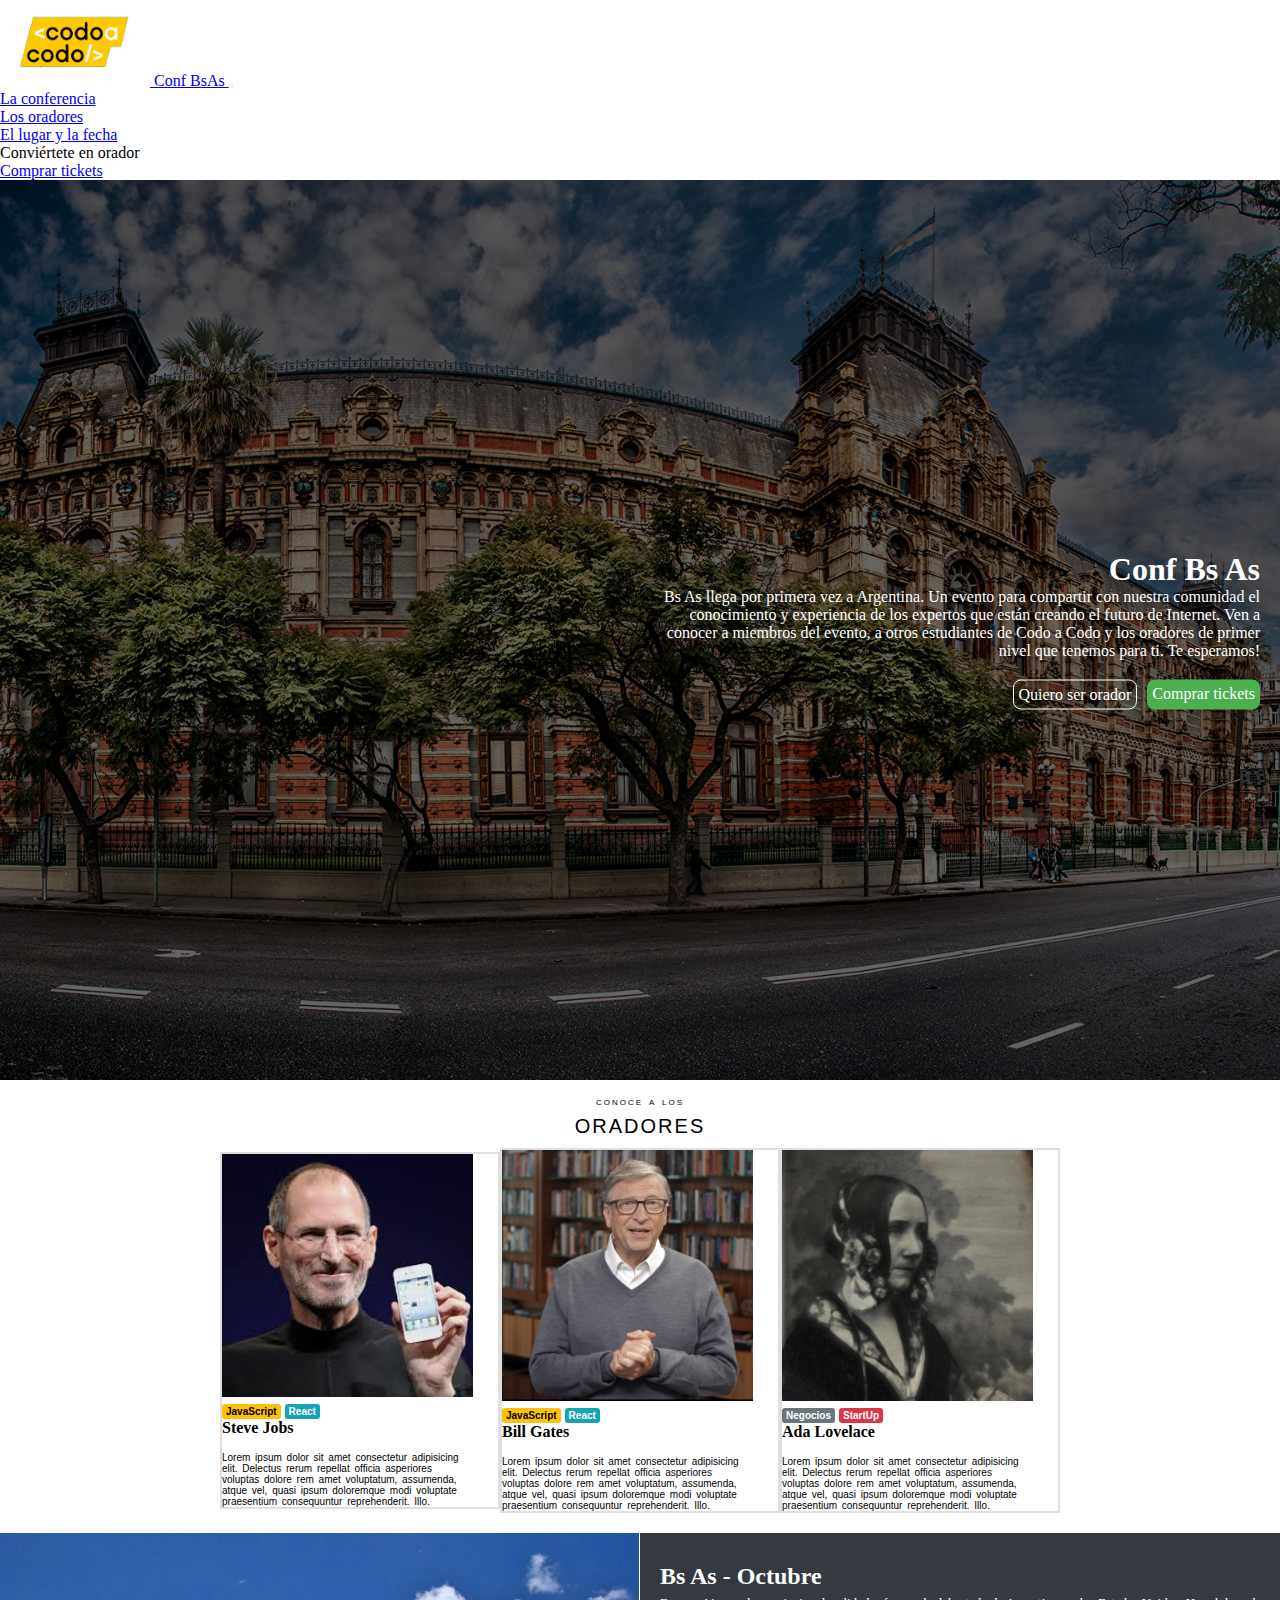
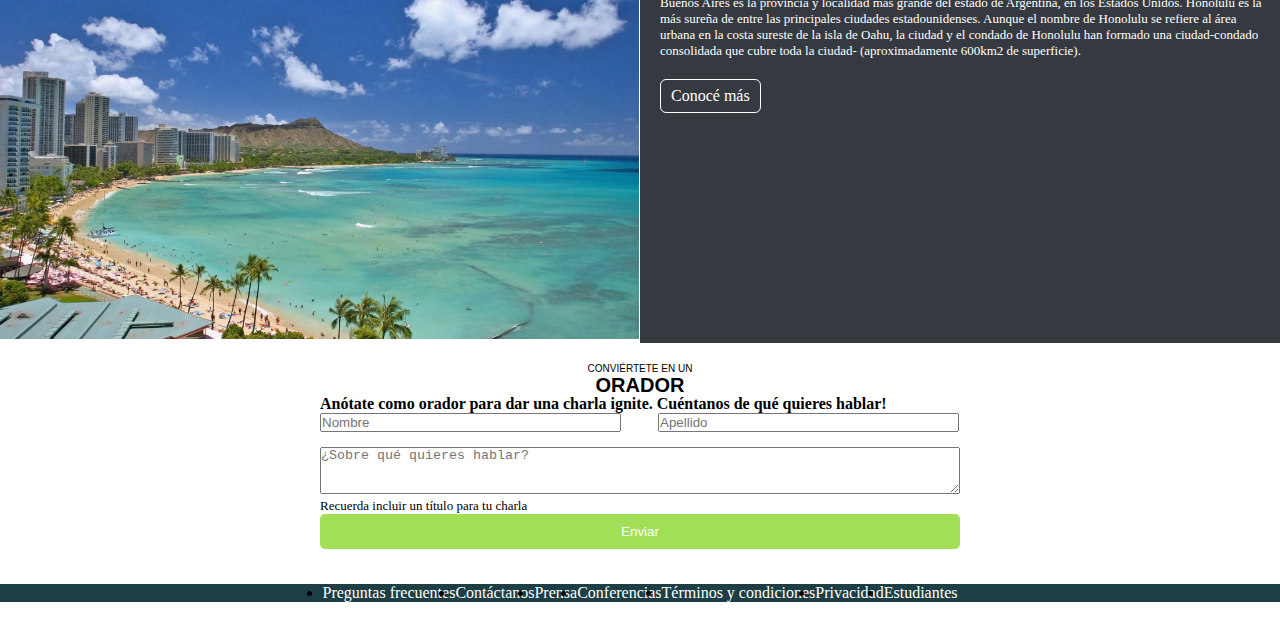
==== commit b7319b79: "minor fixes, agregado links" ====
--- a/index.html
+++ b/index.html
@@ -12,7 +12,7 @@
     <header>
         <nav class="navbar navbar-expand-lg bg-dark navbar-dark">
             <div class="container-fluid">
-                <a class="navbar-brand" href="#">
+                <a class="navbar-brand" href="index.html" href="#">
                     <img src="assets/images/codoacodo.png" alt="Logo" width="150"  class="d-inline-block align-text-center">
                     Conf BsAs
                 </a>              
@@ -22,7 +22,7 @@
                 <div class="collapse navbar-collapse justify-content-end" id="navbar" >
                   <ul class="navbar-nav ">
                       <li class="nav-item">
-                        <a class="nav-link active" aria-current="page" href="#">La conferencia</a>
+                        <a class="nav-link active" aria-current="page" href="index.html">La conferencia</a>
                       </li>
                       <li class="nav-item">
                         <a class="nav-link" href="#">Los oradores</a>
@@ -34,7 +34,7 @@
                         <a class="nav-link">Conviértete en orador</a>
                       </li>
                       <li class="nav-item">
-                        <a class="nav-link text-success">Comprar tickets</a>
+                        <a class="nav-link text-success" href="compra.html">Comprar tickets</a>
                       </li>
                   </ul>
                 </div>
@@ -59,7 +59,7 @@
                         </p>
                         <div class="btn-container">
                           <a class="button-orador" href="">Quiero ser orador</a>
-                          <a class="button-compra" href="">Comprar tickets</a>
+                          <a class="button-compra" href="compra.html">Comprar tickets</a>
                         </div>
                     </div>
                 </div>
@@ -67,30 +67,6 @@
         </div>
       </div>
     </main>
-  
-    <!--
-    <div class="container-fluid">
-      <div class="row">
-          <div class="col">
-              <div class="image-container">
-                  <img src="assets/images/ba1.jpg" alt="Background Image">
-                  <div class="text-container">
-                      <h1>Conf Bs As</h1>
-                      <p>
-                        Bs As llega por primera vez a Argentina. Un evento para compartir con nuestra comunidad el 
-                        conocimiento y experiencia de los expertos que están creando el futuro de Internet. Ven a conocer 
-                        a miembros del evento, a otros estudiantes de Codo a Codo y los oradores de primer nivel que tenemos 
-                        para ti. Te esperamos!
-                      </p>
-                      <div class="btn-container">
-                        <a class="button-orador" href="">Quiero ser orador</a>
-                        <a class="button-compra" href="">Comprar tickets</a>
-                    </div>
-                  </div>
-              </div>
-          </div>
-      </div>
-  </div>-->
    
     <div class="titulo-cards">
         <p class="titulo-cards-1">CONOCE A LOS</p>
@@ -160,6 +136,7 @@
     <div class="titulo-orador">
         <h4 class="titulo-orador-1">CONVIÉRTETE EN UN</h4>
         <h2 class="titulo-orador-2">ORADOR</h2>
+        <br>
     </div>
 
     <div class="anotar container">
--- a/css/style.css
+++ b/css/style.css
@@ -11,12 +11,9 @@
     height: 100vh;
 }
 .background-image {
-    position: absolute;
-    top: 0;
-    left: 0;
     width: 100%;
     height: 100%;
-    background: url("../assets/images/ba1.jpg") no-repeat center center fixed;
+    background: url("../assets/images/ba1.jpg");
     background-size: cover;
     filter: brightness(40%);
     z-index: -1;
